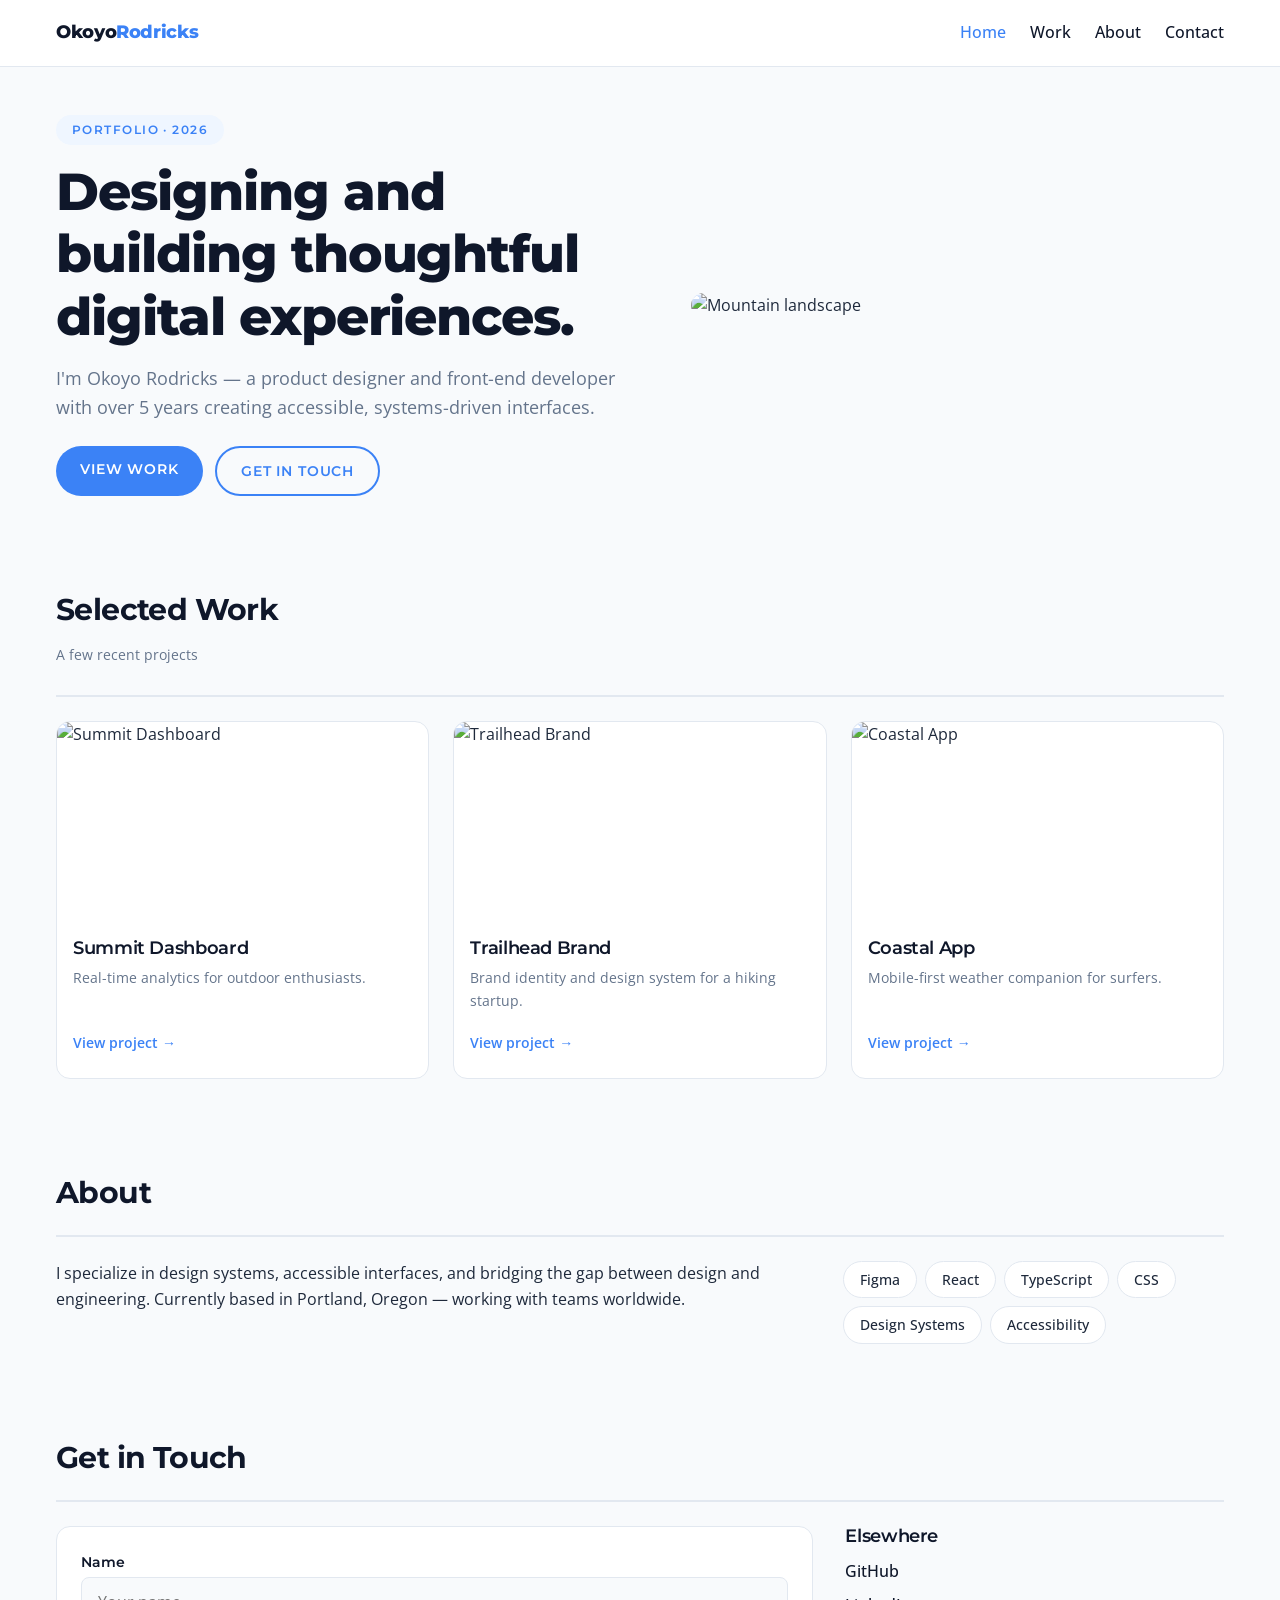
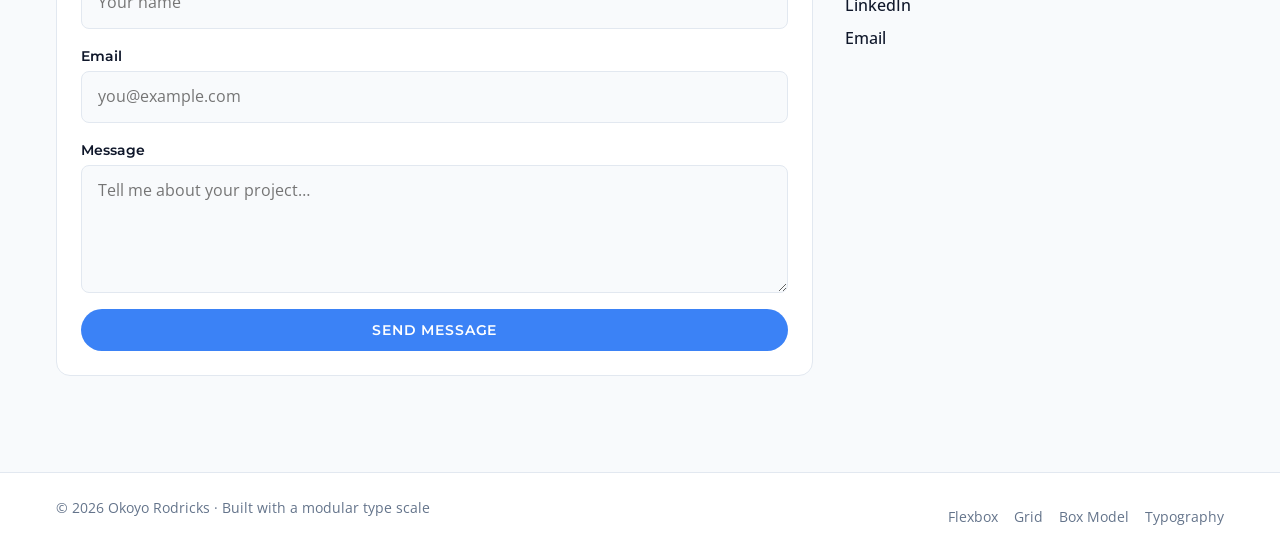
==== index.html @ 7a0e7f68 "Remove Dribbble link from the Elsewhere section" ====
<!DOCTYPE html>
<html lang="en">
<head>
  <meta charset="UTF-8">
  <meta name="viewport" content="width=device-width, initial-scale=1.0">
  <title>OkoyoRodricks · Portfolio</title>

  <link rel="preconnect" href="https://fonts.googleapis.com">
  <link rel="preconnect" href="https://fonts.gstatic.com" crossorigin>
  <link href="https://fonts.googleapis.com/css2?family=Montserrat:wght@400;500;600;700;800&family=Open+Sans:wght@400;500;600;700&display=swap" rel="stylesheet">

  <link rel="stylesheet" href="styles.css">
</head>
<body>

  <!-- ============ NAVIGATION (mobile-first, CSS-only hamburger) ============ -->
  <header class="site-header">
    <nav class="nav container" aria-label="Primary">
      <a href="index.html" class="logo">Okoyo<span>Rodricks</span></a>

      <!-- Checkbox hack: no JS required -->
      <input type="checkbox" id="nav-toggle" class="nav-toggle" hidden>
      <label for="nav-toggle" class="nav-toggle-label" aria-label="Toggle navigation">
        <span></span>
      </label>

      <ul class="nav-links">
        <li><a href="index.html" class="active">Home</a></li>
        <li><a href="#work">Work</a></li>
        <li><a href="#about">About</a></li>
        <li><a href="#contact">Contact</a></li>
      </ul>
    </nav>
  </header>

  <main>

    <!-- ============ HERO (stacks on mobile, splits on desktop) ============ -->
    <section class="hero container">
      <div class="hero-text">
        <span class="eyebrow">Portfolio · 2026</span>
        <h1>Designing and building thoughtful digital experiences.</h1>
        <p>I'm Okoyo Rodricks — a product designer and front-end developer with over 5 years creating accessible, systems-driven interfaces.</p>
        <div class="hero-actions">
          <a href="#work" class="btn">View work</a>
          <a href="#contact" class="btn btn-ghost">Get in touch</a>
        </div>
      </div>
      <div class="hero-image">
        <img src="https://picsum.photos/id/1015/640/640" alt="Mountain landscape">
      </div>
    </section>

    <!-- ============ PROJECTS GRID (1 → 2 → 3 columns) ============ -->
    <section id="work" class="container section">
      <header class="section-header">
        <h2>Selected Work</h2>
        <p class="text-small">A few recent projects</p>
      </header>

      <div class="projects-grid">
        <article class="project-card">
          <img src="https://picsum.photos/id/1015/400/240" alt="Summit Dashboard">
          <div class="card-body">
            <h3>Summit Dashboard</h3>
            <p>Real-time analytics for outdoor enthusiasts.</p>
            <a href="#" class="card-link">View project →</a>
          </div>
        </article>

        <article class="project-card">
          <img src="https://picsum.photos/id/1043/400/240" alt="Trailhead Brand">
          <div class="card-body">
            <h3>Trailhead Brand</h3>
            <p>Brand identity and design system for a hiking startup.</p>
            <a href="#" class="card-link">View project →</a>
          </div>
        </article>

        <article class="project-card">
          <img src="https://picsum.photos/id/1029/400/240" alt="Coastal App">
          <div class="card-body">
            <h3>Coastal App</h3>
            <p>Mobile-first weather companion for surfers.</p>
            <a href="#" class="card-link">View project →</a>
          </div>
        </article>
      </div>
    </section>

    <!-- ============ ABOUT ============ -->
    <section id="about" class="container section">
      <header class="section-header">
        <h2>About</h2>
      </header>
      <div class="about-grid">
        <div>
          <p>I specialize in design systems, accessible interfaces, and bridging the gap between design and engineering. Currently based in Portland, Oregon — working with teams worldwide.</p>
        </div>
        <ul class="skill-list">
          <li>Figma</li>
          <li>React</li>
          <li>TypeScript</li>
          <li>CSS</li>
          <li>Design Systems</li>
          <li>Accessibility</li>
        </ul>
      </div>
    </section>

    <!-- ============ CONTACT ============ -->
    <section id="contact" class="container section">
      <header class="section-header">
        <h2>Get in Touch</h2>
      </header>
      <div class="contact-grid">
        <form class="contact-form" onsubmit="event.preventDefault();">
          <label>
            Name
            <input type="text" placeholder="Your name">
          </label>
          <label>
            Email
            <input type="email" placeholder="you@example.com">
          </label>
          <label>
            Message
            <textarea rows="4" placeholder="Tell me about your project…"></textarea>
          </label>
          <button type="submit" class="btn">Send message</button>
        </form>
        <aside class="contact-sidebar">
          <h3>Elsewhere</h3>
          <ul class="link-list">
            <li><a href="#">GitHub</a></li>
            <li><a href="#">LinkedIn</a></li>
            <li><a href="#">Email</a></li>
          </ul>
        </aside>
      </div>
    </section>

  </main>

  <!-- ============ FOOTER ============ -->
  <footer class="site-footer">
    <div class="container footer-inner">
      <p class="text-small">© 2026 Okoyo Rodricks · Built with a modular type scale</p>
      <ul class="footer-links">
        <li><a href="flexbox-practice/">Flexbox</a></li>
        <li><a href="grid-practice/">Grid</a></li>
        <li><a href="box-model-practice/">Box Model</a></li>
        <li><a href="typography-system/">Typography</a></li>
      </ul>
    </div>
  </footer>

</body>
</html>
---- styles.css ----
/* ============================================================
   PORTFOLIO STYLESHEET — Lessons 3 & 4
   Mobile-first. Tokens first. Then layout, then components.
   ============================================================ */

/* ------------------------------------------------------------
   1. DESIGN TOKENS
   ------------------------------------------------------------ */
:root {
  /* Fonts */
  --font-heading: 'Montserrat', -apple-system, BlinkMacSystemFont, 'Segoe UI', Roboto, sans-serif;
  --font-body:    'Open Sans',  -apple-system, BlinkMacSystemFont, 'Segoe UI', Roboto, Helvetica, Arial, sans-serif;

  /* Type scale */
  --font-xs:   0.75rem;
  --font-sm:   0.875rem;
  --font-base: 1rem;
  --font-lg:   1.125rem;
  --font-xl:   1.25rem;
  --font-2xl:  1.5rem;
  --font-3xl:  1.875rem;
  --font-4xl:  2.25rem;

  /* Line heights */
  --line-tight:  1.2;
  --line-snug:   1.35;
  --line-normal: 1.6;

  /* Weights */
  --w-regular:  400;
  --w-medium:   500;
  --w-semibold: 600;
  --w-bold:     700;
  --w-extrabold: 800;

  /* Colors */
  --color-primary:       #3b82f6;
  --color-primary-dark:  #1e40af;
  --color-primary-light: #93c5fd;
  --color-secondary:     #f59e0b;
  --color-background:    #f8fafc;
  --color-surface:       #ffffff;
  --color-text:          #1e293b;
  --color-heading:       #0f172a;
  --color-muted:         #64748b;
  --color-border:        #e2e8f0;

  /* Spacing */
  --space-1: 0.25rem;
  --space-2: 0.5rem;
  --space-3: 0.75rem;
  --space-4: 1rem;
  --space-5: 1.5rem;
  --space-6: 2rem;
  --space-7: 2.5rem;
  --space-8: 3rem;

  /* Layout */
  --container-max: 1100px;
  --radius-sm: 8px;
  --radius-md: 14px;
  --radius-lg: 24px;
}

/* ------------------------------------------------------------
   2. RESET & BASE
   ------------------------------------------------------------ */
*,
*::before,
*::after {
  margin: 0;
  padding: 0;
  box-sizing: border-box;
}

html {
  font-size: 100%;
  -webkit-font-smoothing: antialiased;
  -moz-osx-font-smoothing: grayscale;
  scroll-behavior: smooth;
}

body {
  font-family: var(--font-body);
  font-size: var(--font-base);
  line-height: var(--line-normal);
  color: var(--color-text);
  background: var(--color-background);
  overflow-x: hidden;                 /* Task 4.4: no horizontal scroll */
}

img {
  max-width: 100%;                    /* Task 4.4: responsive images */
  height: auto;
  display: block;
}

/* ------------------------------------------------------------
   3. TYPOGRAPHY
   ------------------------------------------------------------ */
h1, h2, h3, h4, h5, h6 {
  font-family: var(--font-heading);
  color: var(--color-heading);
  line-height: var(--line-tight);
  letter-spacing: -0.02em;
  margin-bottom: var(--space-3);
}

h1 { font-size: var(--font-3xl); font-weight: var(--w-extrabold); }
h2 { font-size: var(--font-2xl); font-weight: var(--w-bold); }
h3 { font-size: var(--font-xl);  font-weight: var(--w-semibold); }
h4 { font-size: var(--font-lg);  font-weight: var(--w-semibold); }

p { margin-bottom: var(--space-4); }

.text-small { font-size: var(--font-sm); color: var(--color-muted); }
.text-xs {
  font-size: var(--font-xs);
  text-transform: uppercase;
  letter-spacing: 0.06em;
  font-weight: var(--w-semibold);
  color: var(--color-muted);
}

/* ------------------------------------------------------------
   4. LINKS & BUTTONS (with Task 4.4 hover/focus/transitions)
   ------------------------------------------------------------ */
a {
  color: var(--color-primary);
  text-decoration: none;
  transition: color 0.2s ease;
}
a:hover { color: var(--color-primary-dark); }
a:focus-visible,
button:focus-visible,
input:focus-visible,
textarea:focus-visible,
.nav-toggle-label:focus-visible {
  outline: 2px solid var(--color-primary);
  outline-offset: 2px;
  border-radius: 4px;
}

.btn {
  display: inline-block;
  font-family: var(--font-heading);
  font-size: var(--font-sm);
  font-weight: var(--w-semibold);
  text-transform: uppercase;
  letter-spacing: 0.06em;
  color: #ffffff;
  background: var(--color-primary);
  padding: 0.75rem 1.5rem;
  border: none;
  border-radius: 60px;
  cursor: pointer;
  transition: transform 0.25s ease, box-shadow 0.25s ease, background 0.25s ease;
  will-change: transform;
}
.btn:hover {
  background: var(--color-primary-dark);
  transform: translateY(-2px);
  box-shadow: 0 6px 14px rgba(59, 130, 246, 0.35);
}
.btn:active { transform: translateY(0); }

.btn-ghost {
  background: transparent;
  color: var(--color-primary);
  border: 2px solid var(--color-primary);
}
.btn-ghost:hover {
  background: var(--color-primary);
  color: #ffffff;
}

/* ------------------------------------------------------------
   5. LAYOUT PRIMITIVES
   ------------------------------------------------------------ */
.container {
  width: 100%;
  max-width: var(--container-max);
  margin-inline: auto;
  padding-inline: var(--space-4);
}

.section { padding-block: var(--space-7); }

.section-header {
  display: flex;
  flex-direction: column;
  gap: var(--space-1);
  margin-bottom: var(--space-5);
  padding-bottom: var(--space-3);
  border-bottom: 2px solid var(--color-border);
}

/* ------------------------------------------------------------
   6. NAVIGATION — mobile-first with CSS-only hamburger
   ------------------------------------------------------------ */
.site-header {
  position: sticky;
  top: 0;
  z-index: 50;
  background: rgba(255, 255, 255, 0.95);
  backdrop-filter: blur(8px);
  border-bottom: 1px solid var(--color-border);
}

.nav {
  display: flex;
  align-items: center;
  justify-content: space-between;
  padding-block: var(--space-3);
  position: relative;
}

.logo {
  font-family: var(--font-heading);
  font-size: var(--font-lg);
  font-weight: var(--w-extrabold);
  color: var(--color-heading);
  letter-spacing: -0.02em;
}
.logo span { color: var(--color-primary); }

/* Mobile: hide links behind the hamburger */
.nav-links {
  list-style: none;
  position: absolute;
  top: 100%;
  left: 0;
  right: 0;
  background: var(--color-surface);
  border-bottom: 1px solid var(--color-border);
  flex-direction: column;
  padding: var(--space-3) var(--space-4);
  gap: var(--space-3);
  display: none;
}

.nav-links a {
  display: block;
  color: var(--color-heading);
  font-weight: var(--w-medium);
  padding-block: var(--space-2);
}
.nav-links a:hover,
.nav-links a.active { color: var(--color-primary); }

/* Hamburger icon */
.nav-toggle-label {
  width: 32px;
  height: 32px;
  display: flex;
  align-items: center;
  justify-content: center;
  cursor: pointer;
  border-radius: var(--radius-sm);
}
.nav-toggle-label span,
.nav-toggle-label span::before,
.nav-toggle-label span::after {
  display: block;
  width: 22px;
  height: 2px;
  background: var(--color-heading);
  position: relative;
  transition: transform 0.25s ease, background 0.25s ease;
}
.nav-toggle-label span::before,
.nav-toggle-label span::after {
  content: '';
  position: absolute;
  left: 0;
}
.nav-toggle-label span::before { top: -7px; }
.nav-toggle-label span::after  { top:  7px; }

/* Open state (checkbox hack) */
.nav-toggle:checked ~ .nav-links { display: flex; }
.nav-toggle:checked + .nav-toggle-label span { background: transparent; }
.nav-toggle:checked + .nav-toggle-label span::before { transform: translateY(7px) rotate(45deg); }
.nav-toggle:checked + .nav-toggle-label span::after  { transform: translateY(-7px) rotate(-45deg); }

/* ------------------------------------------------------------
   7. HERO
   ------------------------------------------------------------ */
.hero {
  display: grid;
  gap: var(--space-6);
  padding-block: var(--space-7);
  align-items: center;
}

.hero .eyebrow {
  display: inline-block;
  font-family: var(--font-heading);
  font-size: var(--font-xs);
  font-weight: var(--w-semibold);
  text-transform: uppercase;
  letter-spacing: 0.12em;
  color: var(--color-primary);
  background: #eff6ff;
  padding: 0.35rem 1rem;
  border-radius: 40px;
  margin-bottom: var(--space-4);
}

.hero h1 { font-size: var(--font-4xl); margin-bottom: var(--space-4); }
.hero p  { font-size: var(--font-lg); color: var(--color-muted); margin-bottom: var(--space-5); }

.hero-actions {
  display: flex;
  flex-wrap: wrap;
  gap: var(--space-3);
}

.hero-image img {
  width: 100%;
  border-radius: var(--radius-lg);
  box-shadow: 0 20px 40px -20px rgba(15, 23, 42, 0.35);
}

/* ------------------------------------------------------------
   8. PROJECTS GRID (1 → 2 → 3 columns)
   ------------------------------------------------------------ */
.projects-grid {
  display: grid;
  grid-template-columns: 1fr;
  gap: var(--space-5);
}

.project-card {
  background: var(--color-surface);
  border: 1px solid var(--color-border);
  border-radius: var(--radius-md);
  overflow: hidden;
  display: flex;
  flex-direction: column;
  transition: transform 0.25s ease, box-shadow 0.25s ease, border-color 0.25s ease;
}
.project-card:hover {
  transform: translateY(-4px);
  box-shadow: 0 16px 32px -12px rgba(15, 23, 42, 0.18);
  border-color: var(--color-primary-light);
}
.project-card img {
  width: 100%;
  height: 200px;
  object-fit: cover;
}
.card-body {
  padding: var(--space-4) var(--space-4) var(--space-5);
  display: flex;
  flex-direction: column;
  gap: var(--space-2);
  flex: 1;
}
.card-body h3 { font-size: var(--font-lg); margin-bottom: 0; }
.card-body p  { font-size: var(--font-sm); color: var(--color-muted); margin-bottom: var(--space-3); flex-grow: 1; }

.card-link {
  font-weight: var(--w-semibold);
  font-size: var(--font-sm);
  color: var(--color-primary);
  align-self: flex-start;
}
.card-link:hover { color: var(--color-primary-dark); }

/* ------------------------------------------------------------
   9. ABOUT
   ------------------------------------------------------------ */
.about-grid {
  display: grid;
  gap: var(--space-5);
}

.skill-list {
  list-style: none;
  display: flex;
  flex-wrap: wrap;
  gap: var(--space-2);
}
.skill-list li {
  font-size: var(--font-sm);
  font-weight: var(--w-medium);
  color: var(--color-text);
  background: var(--color-surface);
  padding: 0.4rem 1rem;
  border-radius: 40px;
  border: 1px solid var(--color-border);
  transition: background 0.2s, border-color 0.2s, color 0.2s;
}
.skill-list li:hover {
  background: #eff6ff;
  border-color: var(--color-primary);
  color: var(--color-primary);
}

/* ------------------------------------------------------------
   10. CONTACT
   ------------------------------------------------------------ */
.contact-grid {
  display: grid;
  gap: var(--space-6);
}

.contact-form {
  display: grid;
  gap: var(--space-4);
  background: var(--color-surface);
  padding: var(--space-5);
  border-radius: var(--radius-md);
  border: 1px solid var(--color-border);
}
.contact-form label {
  display: grid;
  gap: var(--space-1);
  font-size: var(--font-sm);
  font-weight: var(--w-semibold);
  color: var(--color-heading);
  font-family: var(--font-heading);
}
.contact-form input,
.contact-form textarea {
  font: inherit;
  font-family: var(--font-body);
  font-weight: var(--w-regular);
  font-size: var(--font-base);
  color: var(--color-text);
  background: var(--color-background);
  padding: 0.75rem 1rem;
  border: 1px solid var(--color-border);
  border-radius: var(--radius-sm);
  transition: border-color 0.2s, box-shadow 0.2s;
  width: 100%;
}
.contact-form input:focus,
.contact-form textarea:focus {
  outline: none;
  border-color: var(--color-primary);
  box-shadow: 0 0 0 3px rgba(59, 130, 246, 0.18);
}

.contact-sidebar h3 { font-size: var(--font-lg); margin-bottom: var(--space-3); }
.link-list { list-style: none; display: grid; gap: var(--space-2); }
.link-list a {
  display: inline-block;
  font-weight: var(--w-medium);
  color: var(--color-heading);
}
.link-list a:hover { color: var(--color-primary); }

/* ------------------------------------------------------------
   11. FOOTER
   ------------------------------------------------------------ */
.site-footer {
  border-top: 1px solid var(--color-border);
  background: var(--color-surface);
  padding-block: var(--space-5);
  margin-top: var(--space-8);
}
.footer-inner {
  display: flex;
  flex-direction: column;
  gap: var(--space-3);
  align-items: center;
  text-align: center;
}
.footer-links {
  list-style: none;
  display: flex;
  flex-wrap: wrap;
  gap: var(--space-4);
  justify-content: center;
}
.footer-links a {
  font-size: var(--font-sm);
  color: var(--color-muted);
}
.footer-links a:hover { color: var(--color-primary); }

/* ============================================================
   12. RESPONSIVE — mobile-first upgrades
   Base = mobile (already above). Add tablet, desktop, large.
   ============================================================ */

/* ---------- Tablet: ≥ 768px ---------- */
@media (min-width: 768px) {
  h1 { font-size: var(--font-4xl); }
  h2 { font-size: var(--font-3xl); }

  .section { padding-block: var(--space-8); }

  /* Nav becomes horizontal */
  .nav-toggle-label { display: none; }
  .nav-links {
    display: flex !important;
    position: static;
    flex-direction: row;
    background: transparent;
    border: none;
    padding: 0;
    gap: var(--space-5);
  }

  /* Hero: two columns */
  .hero {
    grid-template-columns: 1.1fr 1fr;
    gap: var(--space-7);
    padding-block: var(--space-8);
  }
  .hero h1 { font-size: 2.75rem; }

  /* Projects: 2 columns */
  .projects-grid { grid-template-columns: repeat(2, 1fr); }

  /* About: two columns */
  .about-grid { grid-template-columns: 2fr 1fr; }

  /* Contact: form + sidebar */
  .contact-grid { grid-template-columns: 2fr 1fr; }

  /* Footer: single row */
  .footer-inner {
    flex-direction: row;
    justify-content: space-between;
    text-align: left;
  }
}

/* ---------- Desktop: ≥ 1024px ---------- */
@media (min-width: 1024px) {
  .hero { gap: var(--space-8); }
  .hero h1 { font-size: 3rem; }
  .projects-grid { grid-template-columns: repeat(3, 1fr); }
}

/* ---------- Large desktop: ≥ 1280px ---------- */
@media (min-width: 1280px) {
  :root { --container-max: 1200px; }
  .hero h1 { font-size: 3.25rem; }
}
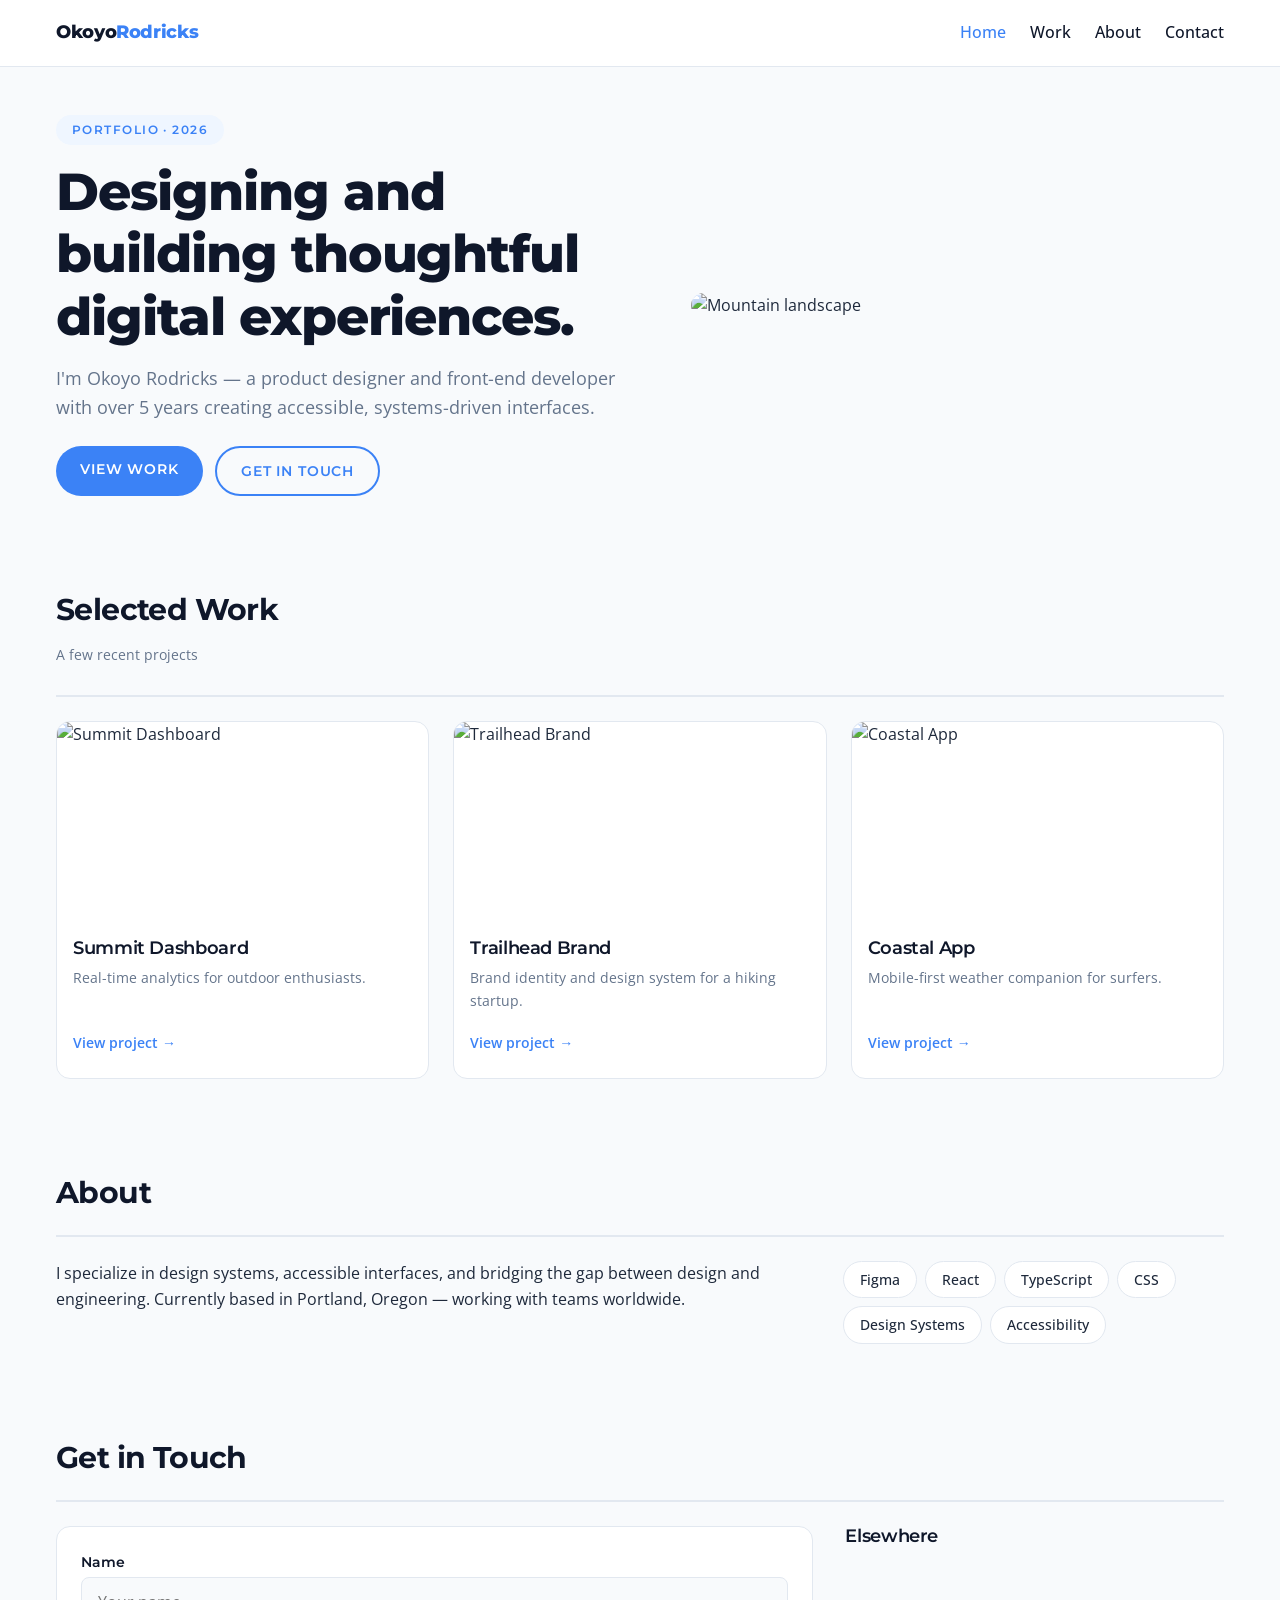
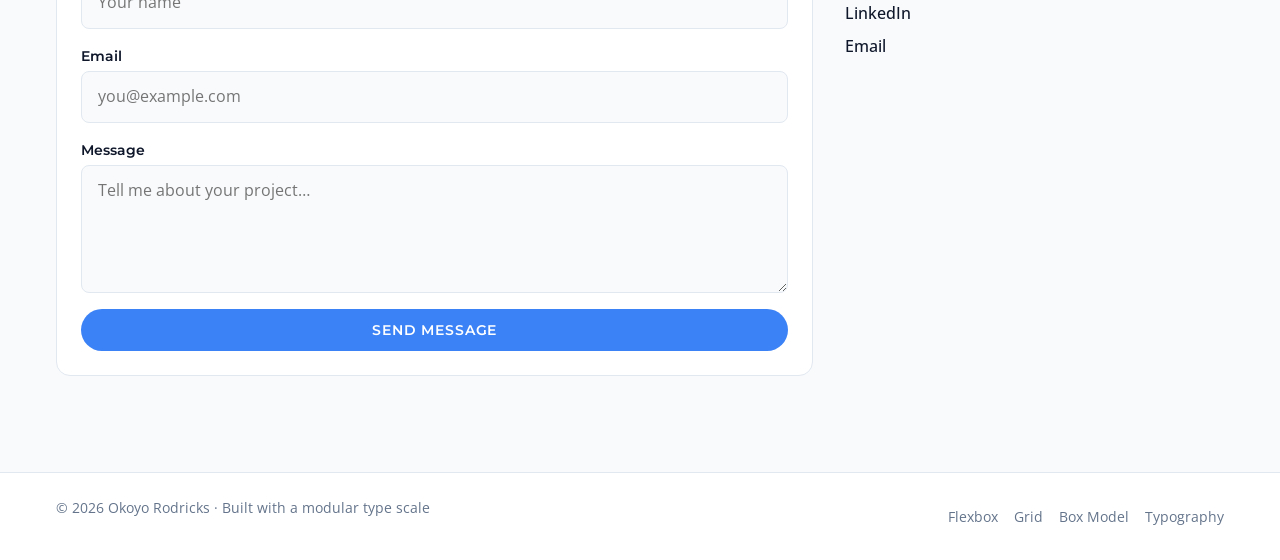
==== commit 0a8cbacd: "Fix GitHub link in contact sidebar Updated GitHub link to point to the correct URL." ====
--- a/index.html
+++ b/index.html
@@ -132,7 +132,11 @@
         <aside class="contact-sidebar">
           <h3>Elsewhere</h3>
           <ul class="link-list">
-            <li><a href="#">GitHub</a></li>
+            <li>
+              <a href="https://github.com/okoyo13"
+                class="social-link" aria-label="GitHub" title="GitHub"
+                target="_blank" rel="noopener noreferrer">
+            </li>
             <li><a href="#">LinkedIn</a></li>
             <li><a href="#">Email</a></li>
           </ul>
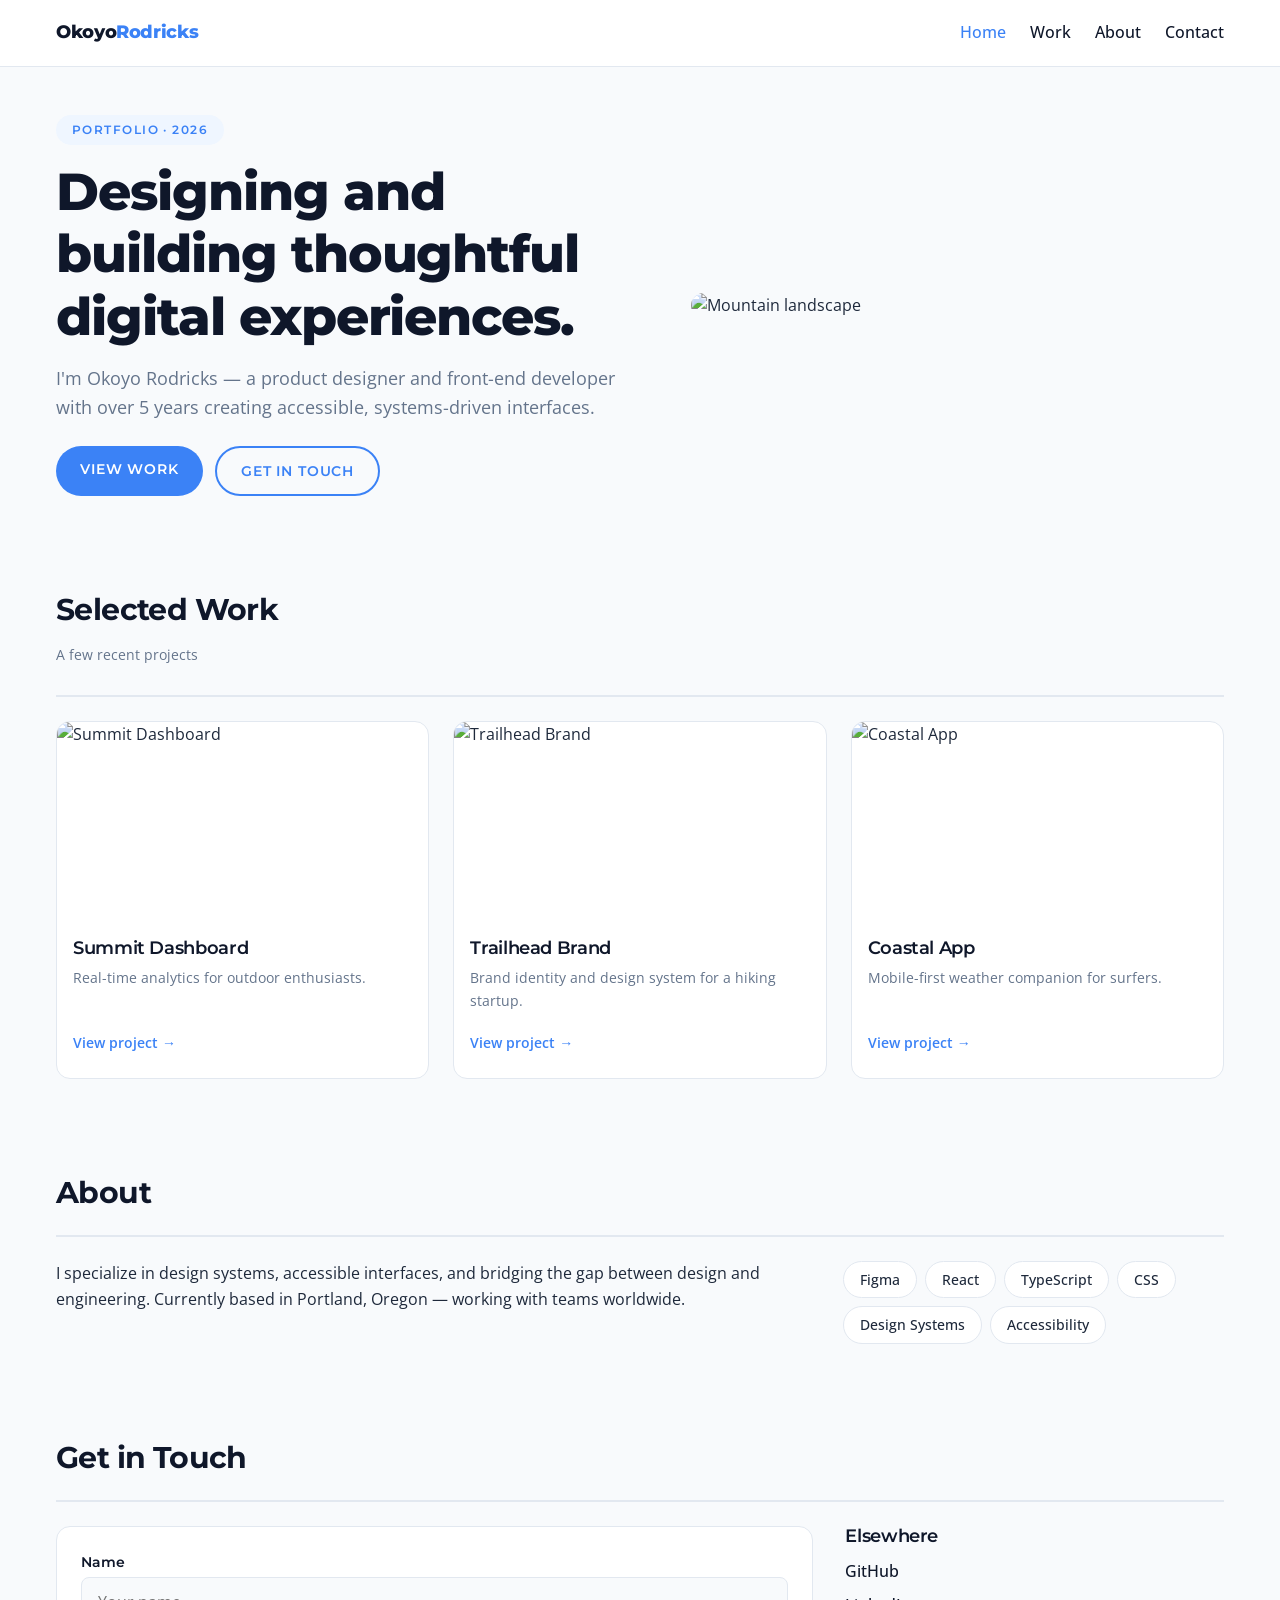
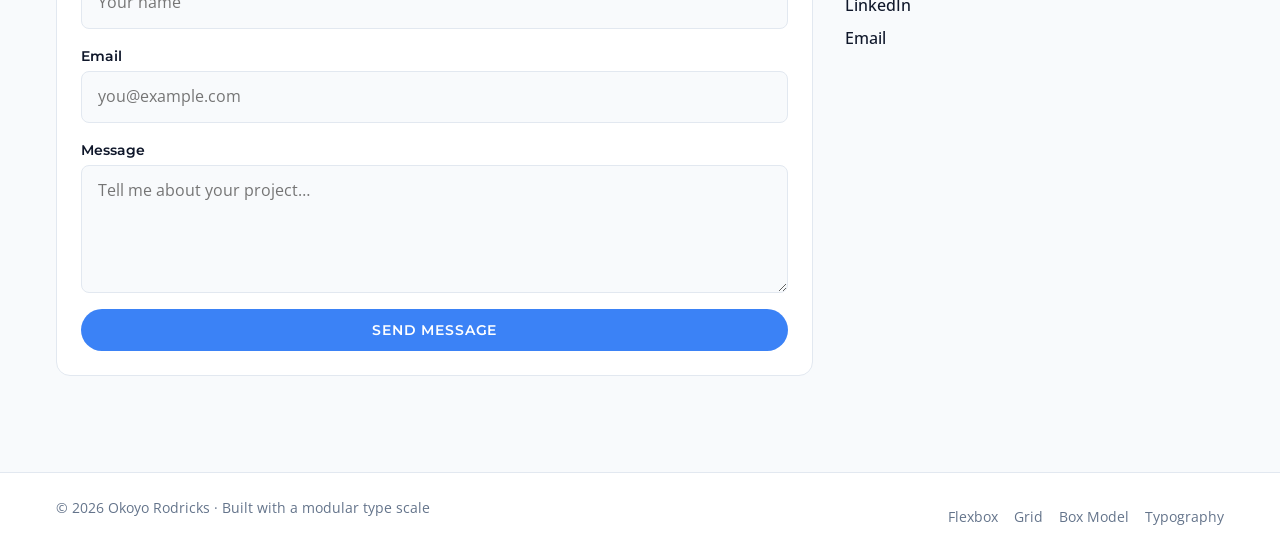
==== commit 9a9310b8: "Update index.html" ====
--- a/index.html
+++ b/index.html
@@ -133,9 +133,7 @@
           <h3>Elsewhere</h3>
           <ul class="link-list">
             <li>
-              <a href="https://github.com/okoyo13"
-                class="social-link" aria-label="GitHub" title="GitHub"
-                target="_blank" rel="noopener noreferrer">
+              <a href="https://github.com/okoyo13">GitHub</a>
             </li>
             <li><a href="#">LinkedIn</a></li>
             <li><a href="#">Email</a></li>
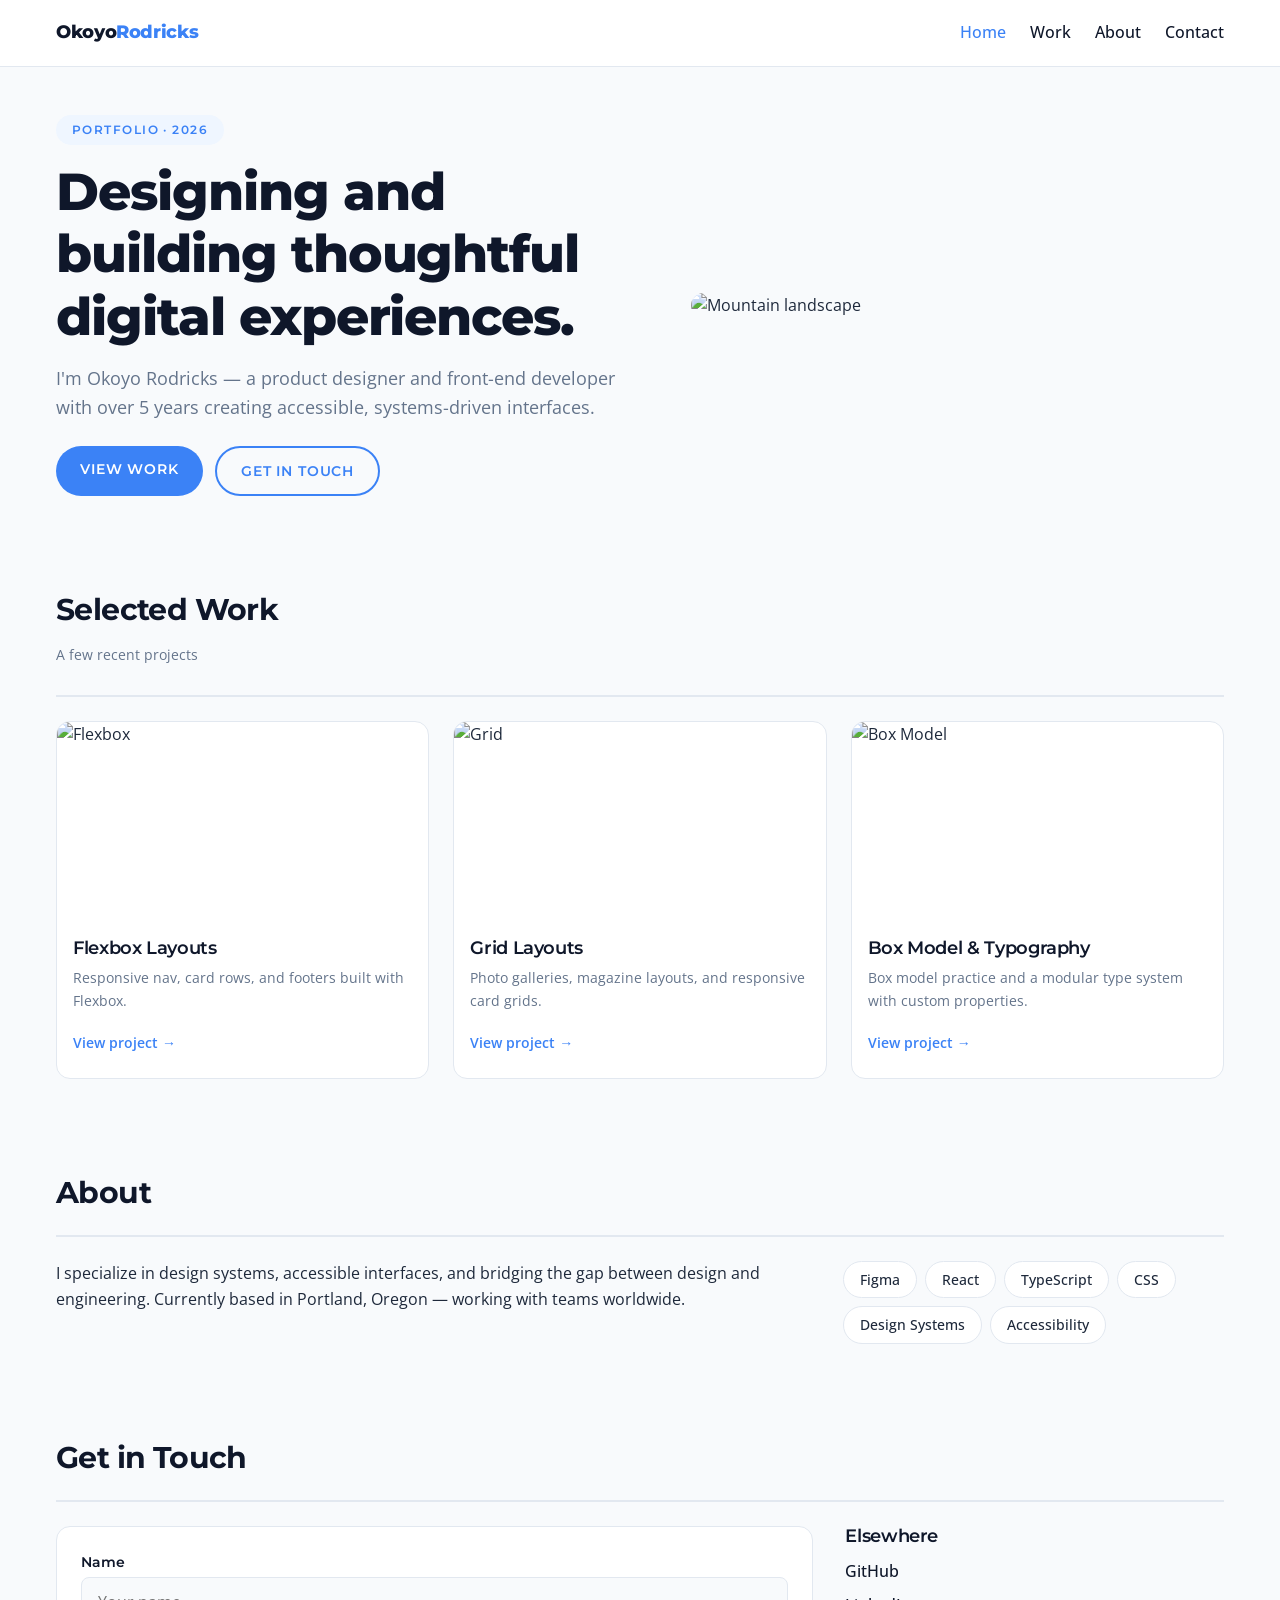
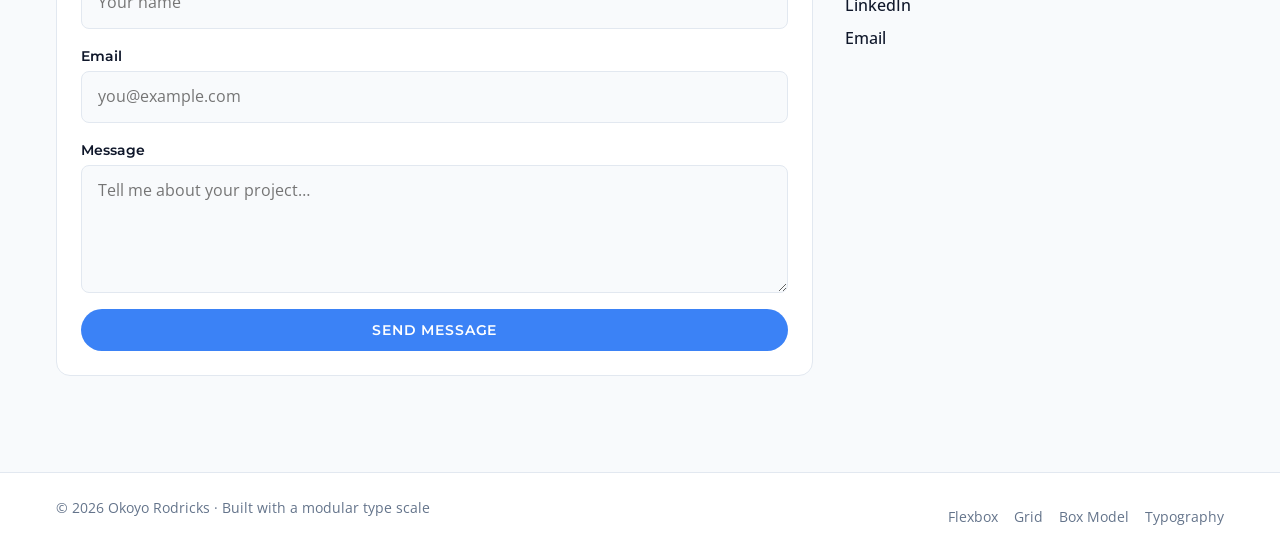
==== commit 976f8900: "Update project cards and contact links in index.html" ====
--- a/index.html
+++ b/index.html
@@ -59,32 +59,32 @@
       </header>
 
       <div class="projects-grid">
-        <article class="project-card">
-          <img src="https://picsum.photos/id/1015/400/240" alt="Summit Dashboard">
-          <div class="card-body">
-            <h3>Summit Dashboard</h3>
-            <p>Real-time analytics for outdoor enthusiasts.</p>
-            <a href="#" class="card-link">View project →</a>
-          </div>
-        </article>
+<article class="project-card">
+  <img src="..." alt="Flexbox">
+  <div class="card-body">
+    <h3>Flexbox Layouts</h3>
+    <p>Responsive nav, card rows, and footers built with Flexbox.</p>
+    <a href="flexbox-practice/" class="card-link">View project →</a>
+  </div>
+</article>
 
-        <article class="project-card">
-          <img src="https://picsum.photos/id/1043/400/240" alt="Trailhead Brand">
-          <div class="card-body">
-            <h3>Trailhead Brand</h3>
-            <p>Brand identity and design system for a hiking startup.</p>
-            <a href="#" class="card-link">View project →</a>
-          </div>
-        </article>
+<article class="project-card">
+  <img src="..." alt="Grid">
+  <div class="card-body">
+    <h3>Grid Layouts</h3>
+    <p>Photo galleries, magazine layouts, and responsive card grids.</p>
+    <a href="grid-practice/" class="card-link">View project →</a>
+  </div>
+</article>
 
-        <article class="project-card">
-          <img src="https://picsum.photos/id/1029/400/240" alt="Coastal App">
-          <div class="card-body">
-            <h3>Coastal App</h3>
-            <p>Mobile-first weather companion for surfers.</p>
-            <a href="#" class="card-link">View project →</a>
-          </div>
-        </article>
+<article class="project-card">
+  <img src="..." alt="Box Model">
+  <div class="card-body">
+    <h3>Box Model &amp; Typography</h3>
+    <p>Box model practice and a modular type system with custom properties.</p>
+    <a href="box-model-practice/" class="card-link">View project →</a>
+  </div>
+</article>
       </div>
     </section>
 
@@ -135,8 +135,8 @@
             <li>
               <a href="https://github.com/okoyo13">GitHub</a>
             </li>
-            <li><a href="#">LinkedIn</a></li>
-            <li><a href="#">Email</a></li>
+            <li><a href="https://linkedin.com/in/rodricks-okoyo-218960255/">LinkedIn</a></li>
+            <li><a href="https://mail.google.com/mail/?view=cm&fs=1&to=okoyorodricks@gmail.com">Email</a></li>
           </ul>
         </aside>
       </div>
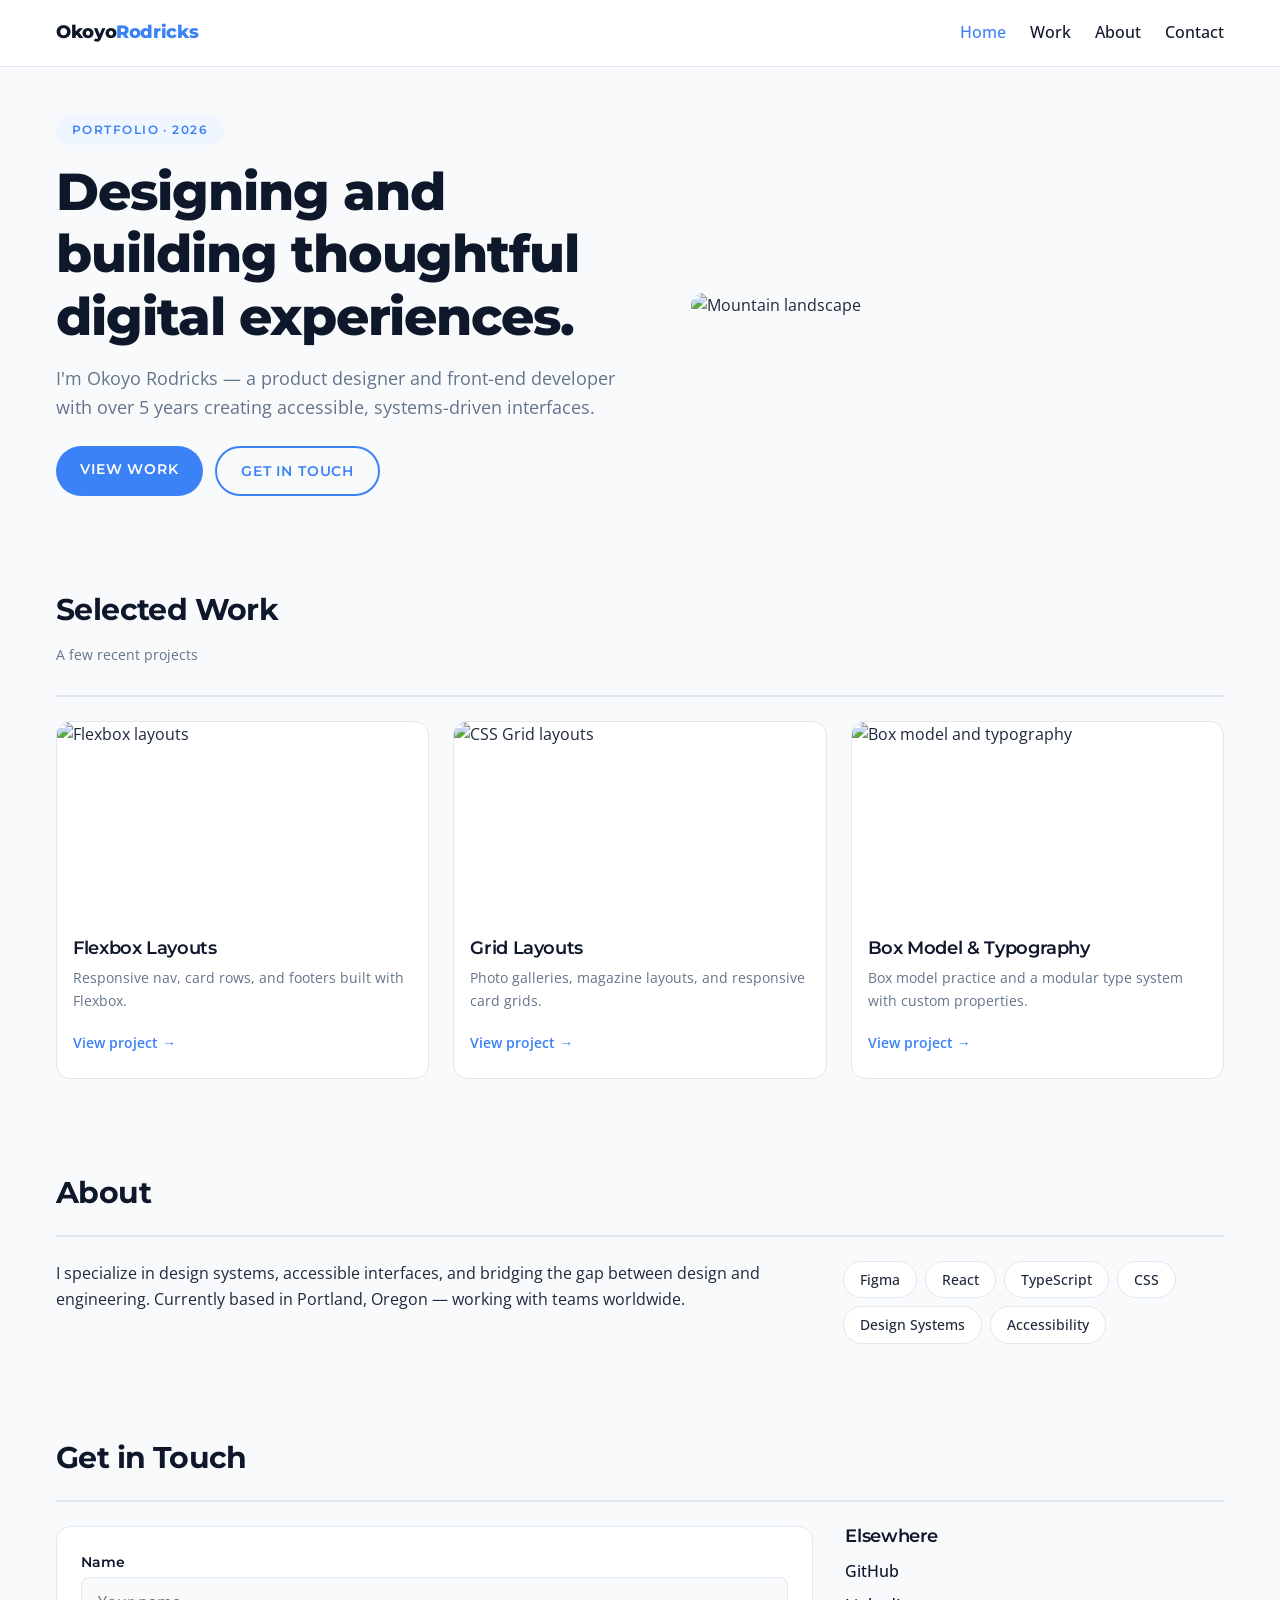
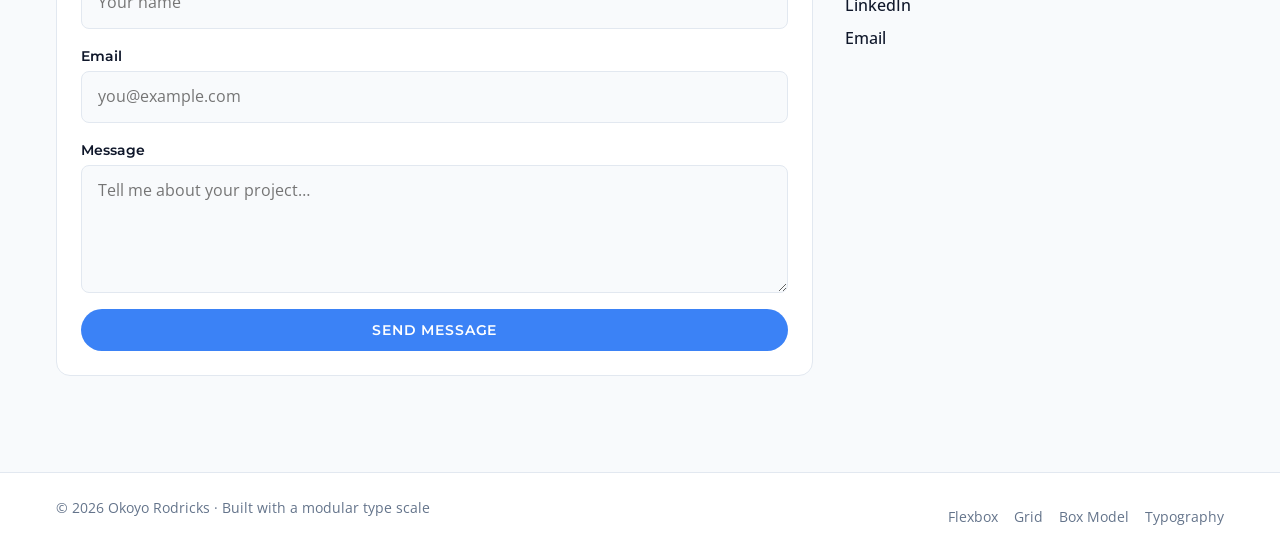
==== commit 40fdba42: "Update index.html" ====
--- a/index.html
+++ b/index.html
@@ -60,7 +60,7 @@
 
       <div class="projects-grid">
 <article class="project-card">
-  <img src="..." alt="Flexbox">
+  <img src="https://picsum.photos/id/1015/400/240" alt="Flexbox layouts">
   <div class="card-body">
     <h3>Flexbox Layouts</h3>
     <p>Responsive nav, card rows, and footers built with Flexbox.</p>
@@ -69,7 +69,7 @@
 </article>
 
 <article class="project-card">
-  <img src="..." alt="Grid">
+  <img src="https://picsum.photos/id/1043/400/240" alt="CSS Grid layouts">
   <div class="card-body">
     <h3>Grid Layouts</h3>
     <p>Photo galleries, magazine layouts, and responsive card grids.</p>
@@ -78,7 +78,7 @@
 </article>
 
 <article class="project-card">
-  <img src="..." alt="Box Model">
+  <img src="https://picsum.photos/id/1029/400/240" alt="Box model and typography">
   <div class="card-body">
     <h3>Box Model &amp; Typography</h3>
     <p>Box model practice and a modular type system with custom properties.</p>
@@ -129,16 +129,26 @@
           </label>
           <button type="submit" class="btn">Send message</button>
         </form>
-        <aside class="contact-sidebar">
-          <h3>Elsewhere</h3>
-          <ul class="link-list">
-            <li>
-              <a href="https://github.com/okoyo13">GitHub</a>
-            </li>
-            <li><a href="https://linkedin.com/in/rodricks-okoyo-218960255/">LinkedIn</a></li>
-            <li><a href="https://mail.google.com/mail/?view=cm&fs=1&to=okoyorodricks@gmail.com">Email</a></li>
-          </ul>
-        </aside>
+     <aside class="contact-sidebar">
+  <h3>Elsewhere</h3>
+  <ul class="link-list">
+    <li>
+      <a href="https://github.com/okoyo13" target="_blank" rel="noopener">
+        GitHub
+      </a>
+    </li>
+    <li>
+      <a href="https://www.linkedin.com/in/rodricks-okoyo-218960255" target="_blank" rel="noopener">
+        LinkedIn
+      </a>
+    </li>
+    <li>
+      <a href="mailto:okoyorodricks@gmail.com">
+        Email
+      </a>
+    </li>
+  </ul>
+</aside>
       </div>
     </section>
 
